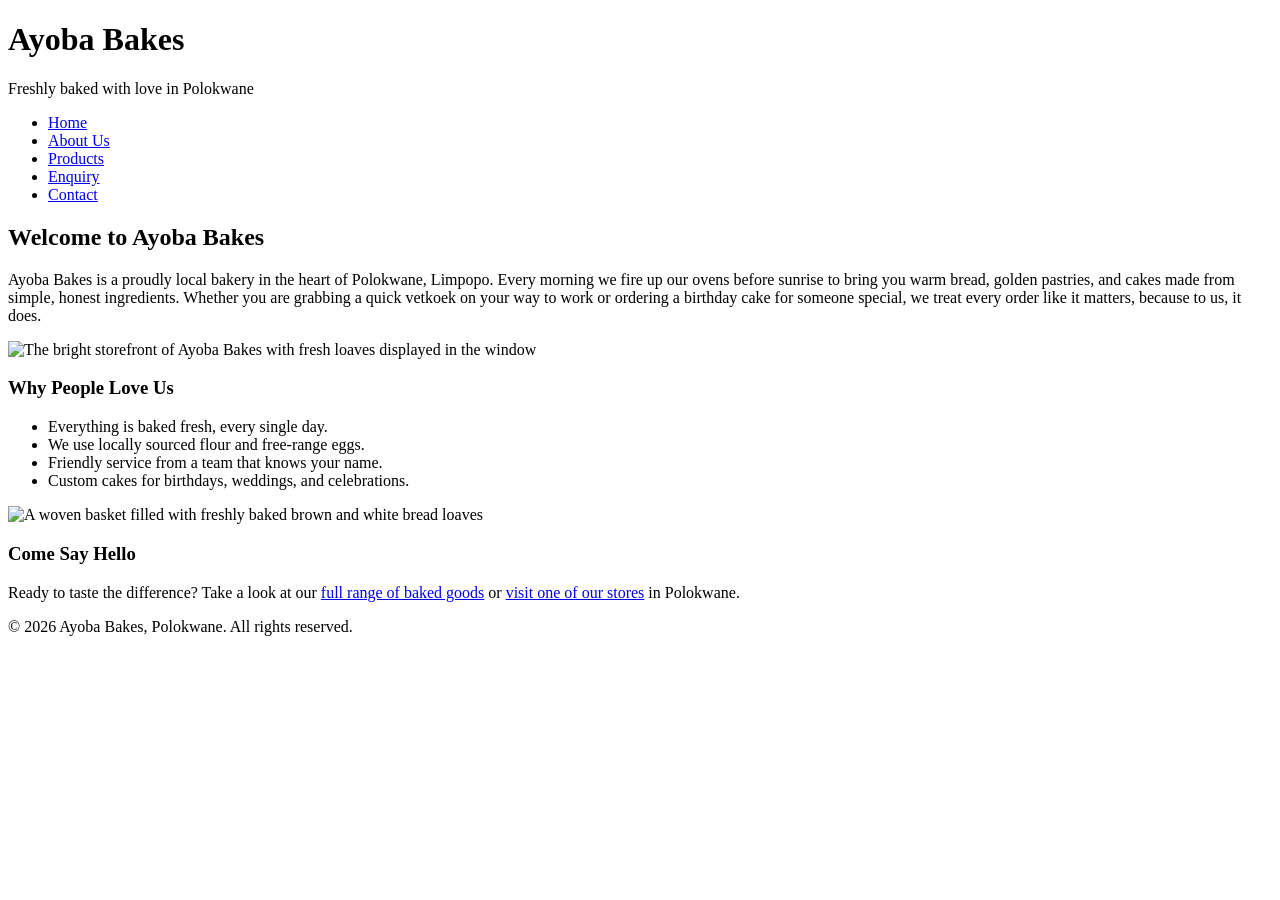
==== index.html @ 4eea6970 "Add files via upload" ====
<!DOCTYPE html>
<!-- The line above tells the browser this is an HTML5 document -->
<html lang="en">
<!-- The <html> tag wraps the whole page. lang="en" says the content is in English -->

<head>
    <!-- The <head> holds information ABOUT the page (not shown on the page itself) -->
    <meta charset="UTF-8">
    <!-- charset="UTF-8" lets the page show all normal characters correctly -->
    <meta name="viewport" content="width=device-width, initial-scale=1.0">
    <!-- The viewport line helps the page fit nicely on phones and tablets -->
    <title>Ayoba Bakes - Home</title>
    <!-- The <title> is the text shown on the browser tab -->
</head>

<body>
    <!-- The <body> holds everything the visitor actually SEES on the page -->

    <!-- ===== HEADER: the top part of the page with the site name ===== -->
    <header>
        <h1>Ayoba Bakes</h1>
        <!-- <h1> is the most important heading. There should only be one per page -->
        <p>Freshly baked with love in Polokwane</p>
        <!-- <p> means paragraph. It holds a block of normal text -->

        <!-- ===== NAVIGATION MENU ===== -->
        <!-- The <nav> tag holds the main menu links. -->
        <!-- This SAME menu is copied onto every page so visitors can move around -->
        <nav>
            <ul>
                <!-- <ul> is an "unordered list" (a bullet list) -->
                <!-- Each <li> is one "list item" (one line in the list) -->
                <li><a href="./index.html">Home</a></li>
                <!-- <a href="..."> is a link. The relative path points to another page -->
                <li><a href="./about.html">About Us</a></li>
                <li><a href="./products.html">Products</a></li>
                <li><a href="./enquiry.html">Enquiry</a></li>
                <li><a href="./contact.html">Contact</a></li>
            </ul>
        </nav>
    </header>

    <!-- ===== MAIN: the main content that is unique to THIS page ===== -->
    <main>

        <!-- A welcoming introduction section -->
        <h2>Welcome to Ayoba Bakes</h2>
        <!-- <h2> is a sub-heading, smaller and less important than <h1> -->
        <p>
            Ayoba Bakes is a proudly local bakery in the heart of Polokwane, Limpopo.
            Every morning we fire up our ovens before sunrise to bring you warm bread,
            golden pastries, and cakes made from simple, honest ingredients. Whether you
            are grabbing a quick vetkoek on your way to work or ordering a birthday cake
            for someone special, we treat every order like it matters, because to us, it does.
        </p>

        <!-- This image shows the shop front. Every image needs a descriptive alt attribute -->
        <!-- The alt text describes the image for people who cannot see it (e.g. screen readers) -->
        <img src="./Images/Chestnut_Bakery_Piccadilly_Exterior-5_copy_1944x.webp"
             alt="The bright storefront of Ayoba Bakes with fresh loaves displayed in the window">

        <!-- A short section highlighting what makes the bakery special -->
        <h3>Why People Love Us</h3>
        <!-- <h3> is an even smaller sub-heading, used under an <h2> -->
        <ul>
            <li>Everything is baked fresh, every single day.</li>
            <li>We use locally sourced flour and free-range eggs.</li>
            <li>Friendly service from a team that knows your name.</li>
            <li>Custom cakes for birthdays, weddings, and celebrations.</li>
        </ul>

        <!-- A second image showing the products, again with clear alt text -->
        <img src="./Images/photo-1566698629409-787a68fc5724.avif"
             alt="A woven basket filled with freshly baked brown and white bread loaves">

        <!-- A small closing note that guides the visitor to the next page -->
        <h3>Come Say Hello</h3>
        <p>
            Ready to taste the difference? Take a look at our
            <a href="./products.html">full range of baked goods</a> or
            <a href="./contact.html">visit one of our stores</a> in Polokwane.
        </p>

    </main>

    <!-- ===== FOOTER: the bottom of the page ===== -->
    <footer>
        <!-- The <footer> usually holds copyright info and small print -->
        <p>&copy; 2026 Ayoba Bakes, Polokwane. All rights reserved.</p>
        <!-- &copy; is a special code that shows the copyright symbol © -->
    </footer>

</body>
</html>
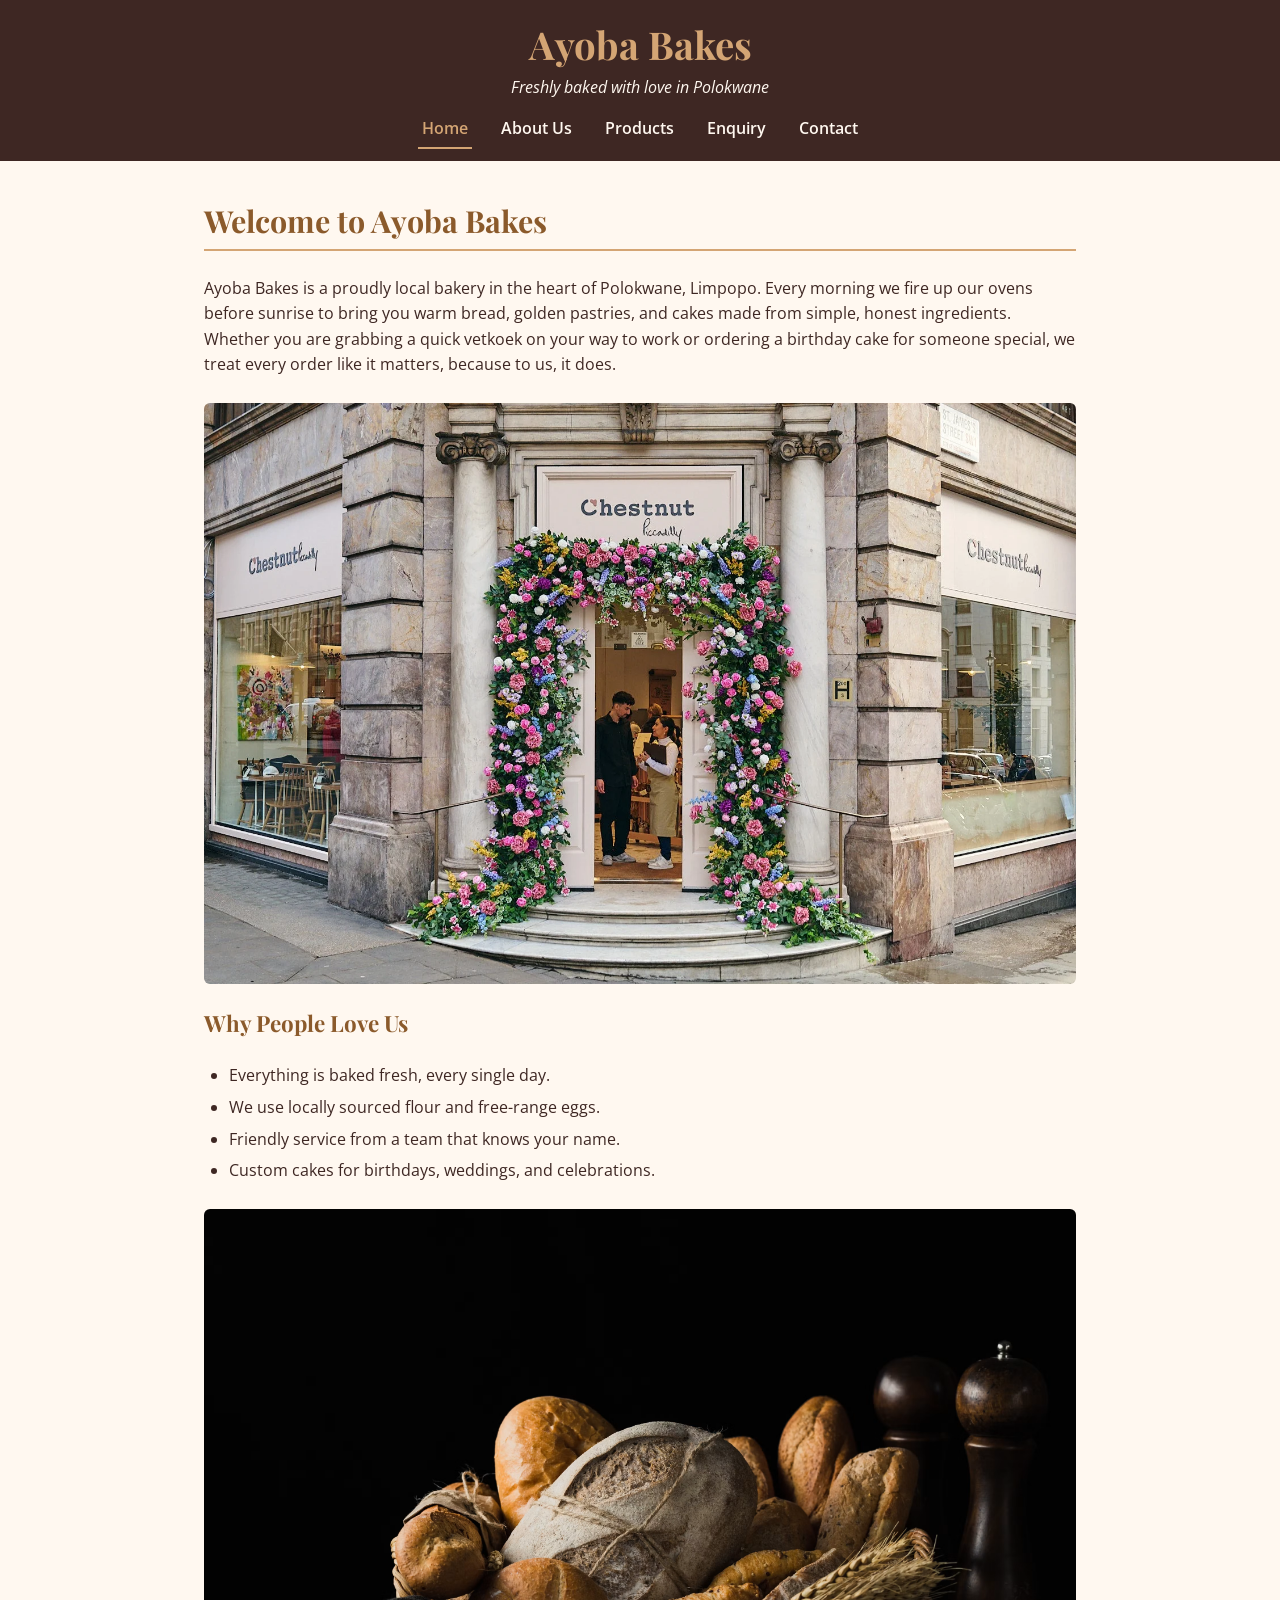
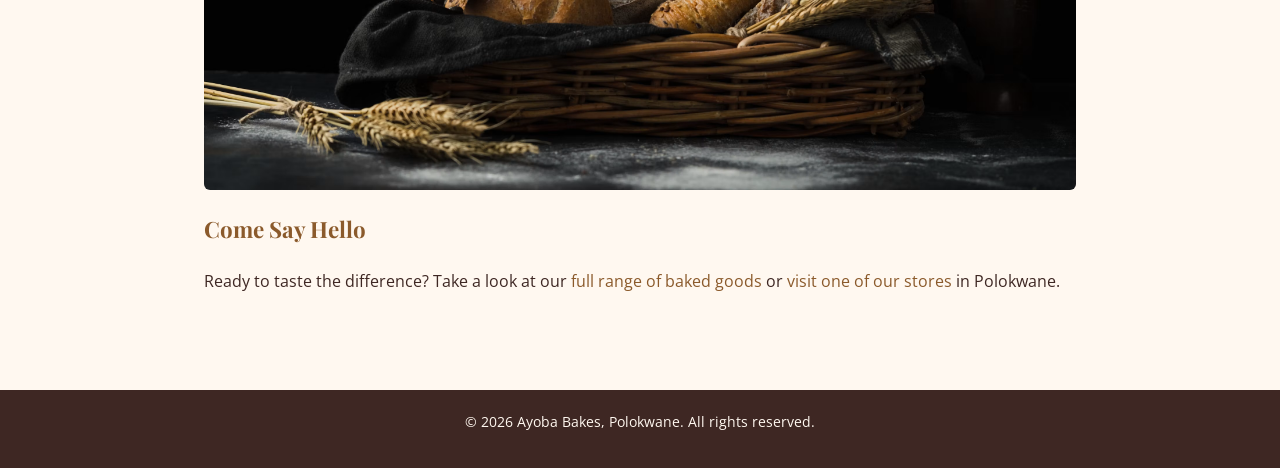
==== commit e5061233: "updated htmls fixing part 1 ffixes then linked css" ====
--- a/index.html
+++ b/index.html
@@ -1,51 +1,37 @@
 <!DOCTYPE html>
-<!-- The line above tells the browser this is an HTML5 document -->
 <html lang="en">
-<!-- The <html> tag wraps the whole page. lang="en" says the content is in English -->
 
 <head>
-    <!-- The <head> holds information ABOUT the page (not shown on the page itself) -->
     <meta charset="UTF-8">
-    <!-- charset="UTF-8" lets the page show all normal characters correctly -->
     <meta name="viewport" content="width=device-width, initial-scale=1.0">
-    <!-- The viewport line helps the page fit nicely on phones and tablets -->
     <title>Ayoba Bakes - Home</title>
-    <!-- The <title> is the text shown on the browser tab -->
+    <!-- Link to the external CSS file -->
+    <link rel="stylesheet" href="css/style.css">
 </head>
 
 <body>
-    <!-- The <body> holds everything the visitor actually SEES on the page -->
 
-    <!-- ===== HEADER: the top part of the page with the site name ===== -->
+    <!-- Top section with the site name and menu -->
     <header>
         <h1>Ayoba Bakes</h1>
-        <!-- <h1> is the most important heading. There should only be one per page -->
         <p>Freshly baked with love in Polokwane</p>
-        <!-- <p> means paragraph. It holds a block of normal text -->
 
-        <!-- ===== NAVIGATION MENU ===== -->
-        <!-- The <nav> tag holds the main menu links. -->
-        <!-- This SAME menu is copied onto every page so visitors can move around -->
+        <!-- Horizontal navigation links -->
         <nav>
             <ul>
-                <!-- <ul> is an "unordered list" (a bullet list) -->
-                <!-- Each <li> is one "list item" (one line in the list) -->
-                <li><a href="./index.html">Home</a></li>
-                <!-- <a href="..."> is a link. The relative path points to another page -->
-                <li><a href="./about.html">About Us</a></li>
-                <li><a href="./products.html">Products</a></li>
-                <li><a href="./enquiry.html">Enquiry</a></li>
-                <li><a href="./contact.html">Contact</a></li>
+                <li><a href="index.html" class="active">Home</a></li>
+                <li><a href="about.html">About Us</a></li>
+                <li><a href="products.html">Products</a></li>
+                <li><a href="enquiry.html">Enquiry</a></li>
+                <li><a href="contact.html">Contact</a></li>
             </ul>
         </nav>
     </header>
 
-    <!-- ===== MAIN: the main content that is unique to THIS page ===== -->
+    <!-- Main content just for the home page -->
     <main>
 
-        <!-- A welcoming introduction section -->
         <h2>Welcome to Ayoba Bakes</h2>
-        <!-- <h2> is a sub-heading, smaller and less important than <h1> -->
         <p>
             Ayoba Bakes is a proudly local bakery in the heart of Polokwane, Limpopo.
             Every morning we fire up our ovens before sunrise to bring you warm bread,
@@ -54,14 +40,11 @@
             for someone special, we treat every order like it matters, because to us, it does.
         </p>
 
-        <!-- This image shows the shop front. Every image needs a descriptive alt attribute -->
-        <!-- The alt text describes the image for people who cannot see it (e.g. screen readers) -->
-        <img src="./Images/Chestnut_Bakery_Piccadilly_Exterior-5_copy_1944x.webp"
+        <!-- Picture of our store front -->
+        <img src="images/Chestnut_Bakery_Piccadilly_Exterior-5_copy_1944x.webp"
              alt="The bright storefront of Ayoba Bakes with fresh loaves displayed in the window">
 
-        <!-- A short section highlighting what makes the bakery special -->
         <h3>Why People Love Us</h3>
-        <!-- <h3> is an even smaller sub-heading, used under an <h2> -->
         <ul>
             <li>Everything is baked fresh, every single day.</li>
             <li>We use locally sourced flour and free-range eggs.</li>
@@ -69,26 +52,23 @@
             <li>Custom cakes for birthdays, weddings, and celebrations.</li>
         </ul>
 
-        <!-- A second image showing the products, again with clear alt text -->
-        <img src="./Images/photo-1566698629409-787a68fc5724.avif"
+        <!-- Picture of our bread basket -->
+        <img src="images/photo-1566698629409-787a68fc5724.avif"
              alt="A woven basket filled with freshly baked brown and white bread loaves">
 
-        <!-- A small closing note that guides the visitor to the next page -->
         <h3>Come Say Hello</h3>
         <p>
             Ready to taste the difference? Take a look at our
-            <a href="./products.html">full range of baked goods</a> or
-            <a href="./contact.html">visit one of our stores</a> in Polokwane.
+            <a href="products.html">full range of baked goods</a> or
+            <a href="contact.html">visit one of our stores</a> in Polokwane.
         </p>
 
     </main>
 
-    <!-- ===== FOOTER: the bottom of the page ===== -->
+    <!-- Bottom section with copyright -->
     <footer>
-        <!-- The <footer> usually holds copyright info and small print -->
         <p>&copy; 2026 Ayoba Bakes, Polokwane. All rights reserved.</p>
-        <!-- &copy; is a special code that shows the copyright symbol © -->
     </footer>
 
 </body>
-</html>
+</html>
--- a/css/style.css
+++ b/css/style.css
@@ -0,0 +1,353 @@
+/* Google Fonts - warm serif for headings, clean sans for body */
+@import url('https://fonts.googleapis.com/css2?family=Playfair+Display:wght@700&family=Open+Sans:wght@400;600;700&display=swap');
+
+/* Reset - removes default browser spacing */
+* {
+    margin: 0;
+    padding: 0;
+    box-sizing: border-box;
+}
+
+/* Base styles */
+body {
+    font-family: 'Open Sans', Arial, sans-serif;
+    font-size: 16px;
+    line-height: 1.6;
+    color: #3E2723;
+    background-color: #FFF8F0;
+}
+
+/* Images never overflow their container */
+img {
+    max-width: 100%;
+    height: auto;
+    display: block;
+    border-radius: 6px;
+}
+
+/* Headings - fluid so they shrink on small screens */
+h1, h2, h3 {
+    font-family: 'Playfair Display', Georgia, serif;
+    color: #3E2723;
+    line-height: 1.3;
+    margin-bottom: 12px;
+}
+
+h1 { font-size: clamp(1.6rem, 4vw, 2.4rem); }
+h2 { font-size: clamp(1.3rem, 3vw, 1.9rem); }
+h3 { font-size: clamp(1.1rem, 2.5vw, 1.4rem); }
+
+/* Paragraphs get a bit of space below */
+p {
+    margin-bottom: 15px;
+}
+
+/* Links - gold colour with hover */
+a {
+    color: #8B5A2B;
+    text-decoration: none;
+    transition: color 0.3s ease;
+}
+
+a:hover {
+    color: #D4A574;
+    text-decoration: underline;
+}
+
+a:focus {
+    outline: 2px solid #D4A574;
+    outline-offset: 2px;
+}
+
+/* Lists inside main content need spacing */
+ul, ol {
+    margin-bottom: 15px;
+    padding-left: 25px;
+}
+
+li {
+    margin-bottom: 6px;
+}
+
+/* ===== HEADER ===== */
+header {
+    background-color: #3E2723;
+    color: #FFF8F0;
+    padding: 20px 5%;
+    text-align: center;
+}
+
+header h1 {
+    color: #D4A574;
+    margin-bottom: 5px;
+}
+
+header p {
+    color: #FFF8F0;
+    font-style: italic;
+    margin-bottom: 15px;
+}
+
+/* ===== NAVIGATION ===== */
+nav ul {
+    list-style: none;
+    display: flex;
+    justify-content: center;
+    flex-wrap: wrap;
+    gap: 25px;
+    padding: 0;
+    margin: 0;
+}
+
+nav li {
+    margin: 0;
+}
+
+nav a {
+    color: #FFF8F0;
+    font-weight: 600;
+    font-size: 1rem;
+    padding: 8px 4px;
+    border-bottom: 2px solid transparent;
+    transition: color 0.3s ease, border-color 0.3s ease;
+}
+
+nav a:hover {
+    color: #D4A574;
+    border-bottom-color: #D4A574;
+    text-decoration: none;
+}
+
+nav a.active {
+    color: #D4A574;
+    border-bottom-color: #D4A574;
+}
+
+/* ===== MAIN CONTENT ===== */
+main {
+    max-width: 1000px;
+    margin: 0 auto;
+    padding: 30px 5%;
+}
+
+/* Section cards - subtle background and shadow */
+main > * {
+    margin-bottom: 25px;
+}
+
+main h2 {
+    color: #8B5A2B;
+    border-bottom: 2px solid #D4A574;
+    padding-bottom: 8px;
+    margin-top: 10px;
+}
+
+main h3 {
+    color: #8B5A2B;
+    margin-top: 20px;
+}
+
+/* ===== BUTTONS ===== */
+button, .btn {
+    background-color: #8B5A2B;
+    color: #FFF8F0;
+    border: none;
+    padding: 12px 28px;
+    font-size: 1rem;
+    font-weight: 600;
+    font-family: inherit;
+    border-radius: 6px;
+    cursor: pointer;
+    transition: background-color 0.3s ease, transform 0.2s ease;
+}
+
+button:hover {
+    background-color: #D4A574;
+    color: #3E2723;
+    transform: translateY(-2px);
+}
+
+button:active {
+    transform: translateY(0);
+}
+
+button:focus {
+    outline: 2px solid #D4A574;
+    outline-offset: 2px;
+}
+
+/* ===== FORMS ===== */
+form {
+    background-color: #FFFFFF;
+    padding: 25px;
+    border-radius: 8px;
+    box-shadow: 0 2px 10px rgba(62, 39, 35, 0.08);
+}
+
+form label {
+    display: block;
+    font-weight: 600;
+    color: #3E2723;
+    margin-bottom: 6px;
+}
+
+form input[type="text"],
+form input[type="email"],
+form input[type="tel"],
+form select,
+form textarea {
+    width: 100%;
+    padding: 10px 12px;
+    border: 1px solid #D4A574;
+    border-radius: 4px;
+    font-size: 1rem;
+    font-family: inherit;
+    color: #3E2723;
+    background-color: #FFFDF9;
+    margin-bottom: 4px;
+    transition: border-color 0.3s ease, box-shadow 0.3s ease;
+}
+
+form input:focus,
+form select:focus,
+form textarea:focus {
+    border-color: #8B5A2B;
+    outline: none;
+    box-shadow: 0 0 6px rgba(139, 90, 43, 0.3);
+}
+
+form textarea {
+    resize: vertical;
+    min-height: 100px;
+}
+
+/* Each form field wrapped in a p - space it out */
+form p {
+    margin-bottom: 18px;
+}
+
+/* ===== IFRAMES (maps on contact page) ===== */
+iframe {
+    width: 100%;
+    max-width: 500px;
+    height: 300px;
+    border: 2px solid #D4A574;
+    border-radius: 8px;
+    display: block;
+    margin: 10px 0 20px 0;
+}
+
+/* ===== FOOTER ===== */
+footer {
+    background-color: #3E2723;
+    color: #FFF8F0;
+    text-align: center;
+    padding: 20px 5%;
+    margin-top: 40px;
+    font-size: 0.9rem;
+}
+
+/* ===== TABLET (768px and below) ===== */
+@media (max-width: 768px) {
+    header {
+        padding: 15px 4%;
+    }
+
+    nav ul {
+        gap: 15px;
+    }
+
+    nav a {
+        font-size: 0.95rem;
+    }
+
+    main {
+        padding: 25px 4%;
+    }
+
+    h1 { font-size: 1.8rem; }
+    h2 { font-size: 1.5rem; }
+    h3 { font-size: 1.2rem; }
+
+    iframe {
+        height: 250px;
+    }
+}
+
+/* ===== MOBILE (480px and below) ===== */
+@media (max-width: 480px) {
+    header {
+        padding: 12px 4%;
+    }
+
+    header h1 {
+        font-size: 1.5rem;
+    }
+
+    header p {
+        font-size: 0.9rem;
+    }
+
+    /* Nav stacks vertically on mobile */
+    nav ul {
+        flex-direction: column;
+        gap: 0;
+        align-items: stretch;
+    }
+
+    nav li {
+        border-bottom: 1px solid #5D4037;
+    }
+
+    nav li:last-child {
+        border-bottom: none;
+    }
+
+    nav a {
+        display: block;
+        padding: 12px;
+        font-size: 1rem;
+        border-bottom: none;
+    }
+
+    nav a.active {
+        background-color: #5D4037;
+        border-bottom: none;
+    }
+
+    main {
+        padding: 20px 4%;
+    }
+
+    h1 { font-size: 1.5rem; }
+    h2 { font-size: 1.3rem; }
+    h3 { font-size: 1.1rem; }
+
+    /* Button full width on mobile */
+    button {
+        width: 100%;
+    }
+
+    form {
+        padding: 18px;
+    }
+
+    iframe {
+        height: 220px;
+    }
+
+    img {
+        border-radius: 4px;
+    }
+}
+
+/* ===== SMALL PHONES (360px and below) ===== */
+@media (max-width: 360px) {
+    header h1 { font-size: 1.3rem; }
+    h1 { font-size: 1.3rem; }
+    h2 { font-size: 1.15rem; }
+
+    main {
+        padding: 15px 3%;
+    }
+}
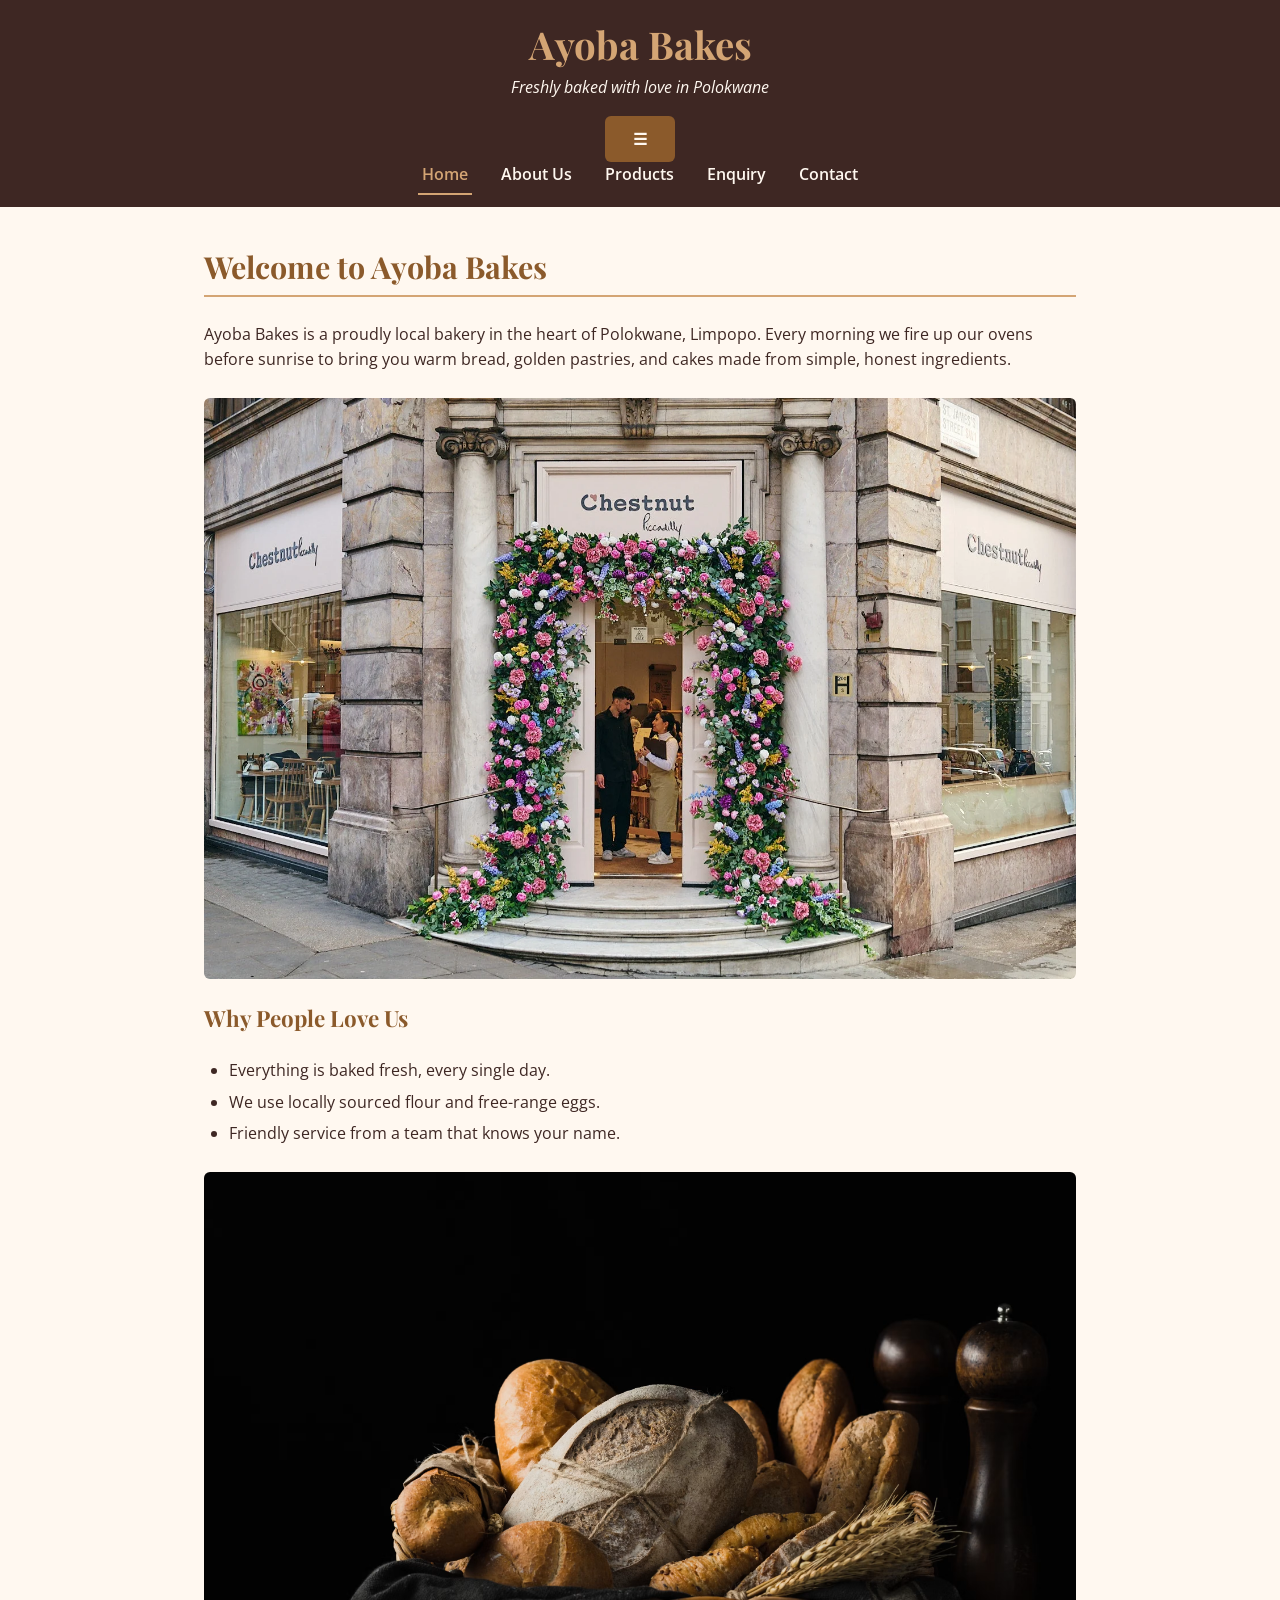
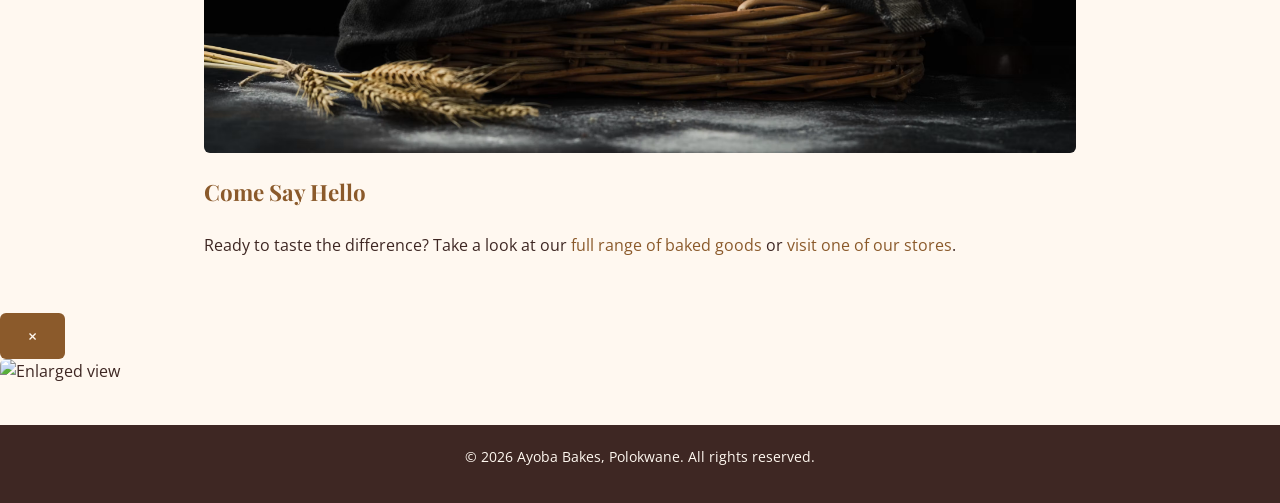
==== commit d1cb1f9d: "updated htmls with css and js link" ====
--- a/index.html
+++ b/index.html
@@ -1,24 +1,26 @@
 <!DOCTYPE html>
 <html lang="en">
-
 <head>
     <meta charset="UTF-8">
     <meta name="viewport" content="width=device-width, initial-scale=1.0">
-    <title>Ayoba Bakes - Home</title>
-    <!-- Link to the external CSS file -->
+    
+    <title>Ayoba Bakes | Freshly Baked in Polokwane</title>
+    <meta name="description" content="Ayoba Bakes is a family-owned bakery in Polokwane. We bake fresh bread, pastries, and custom cakes daily. Visit our City Centre or Mall of the North stores.">
+    <meta name="keywords" content="bakery Polokwane, fresh bread, custom cakes Limpopo, Ayoba Bakes, pastries">
+    
     <link rel="stylesheet" href="css/style.css">
 </head>
-
 <body>
-
-    <!-- Top section with the site name and menu -->
     <header>
         <h1>Ayoba Bakes</h1>
         <p>Freshly baked with love in Polokwane</p>
-
-        <!-- Horizontal navigation links -->
+        
+        <!-- Mobile menu button -->
+        <button class="menu-toggle" aria-label="Toggle menu">&#9776;</button>
+        
+        <!-- Navigation -->
         <nav>
-            <ul>
+            <ul id="nav-menu">
                 <li><a href="index.html" class="active">Home</a></li>
                 <li><a href="about.html">About Us</a></li>
                 <li><a href="products.html">Products</a></li>
@@ -28,47 +30,49 @@
         </nav>
     </header>
 
-    <!-- Main content just for the home page -->
     <main>
-
         <h2>Welcome to Ayoba Bakes</h2>
         <p>
             Ayoba Bakes is a proudly local bakery in the heart of Polokwane, Limpopo.
             Every morning we fire up our ovens before sunrise to bring you warm bread,
-            golden pastries, and cakes made from simple, honest ingredients. Whether you
-            are grabbing a quick vetkoek on your way to work or ordering a birthday cake
-            for someone special, we treat every order like it matters, because to us, it does.
+            golden pastries, and cakes made from simple, honest ingredients.
         </p>
 
-        <!-- Picture of our store front -->
+        <!-- Added srcset for responsive loading -->
         <img src="images/Chestnut_Bakery_Piccadilly_Exterior-5_copy_1944x.webp"
-             alt="The bright storefront of Ayoba Bakes with fresh loaves displayed in the window">
+             srcset="images/Chestnut_Bakery_Piccadilly_Exterior-5_copy_1944x.webp 1000w"
+             sizes="(max-width: 600px) 100vw, 800px"
+             alt="The bright storefront of Ayoba Bakes"
+             class="clickable-img">
 
         <h3>Why People Love Us</h3>
         <ul>
             <li>Everything is baked fresh, every single day.</li>
             <li>We use locally sourced flour and free-range eggs.</li>
             <li>Friendly service from a team that knows your name.</li>
-            <li>Custom cakes for birthdays, weddings, and celebrations.</li>
         </ul>
 
-        <!-- Picture of our bread basket -->
         <img src="images/photo-1566698629409-787a68fc5724.avif"
-             alt="A woven basket filled with freshly baked brown and white bread loaves">
+             alt="A woven basket filled with freshly baked bread loaves"
+             class="clickable-img">
 
         <h3>Come Say Hello</h3>
         <p>
             Ready to taste the difference? Take a look at our
             <a href="products.html">full range of baked goods</a> or
-            <a href="contact.html">visit one of our stores</a> in Polokwane.
+            <a href="contact.html">visit one of our stores</a>.
         </p>
-
     </main>
 
-    <!-- Bottom section with copyright -->
+    <!-- Lightbox container -->
+    <div id="lightbox" class="lightbox">
+        <button class="lightbox-close">&times;</button>
+        <img id="lightbox-img" src="" alt="Enlarged view">
+    </div>
+
     <footer>
         <p>&copy; 2026 Ayoba Bakes, Polokwane. All rights reserved.</p>
     </footer>
-
+    <script src="js/script.js"></script>
 </body>
 </html>
